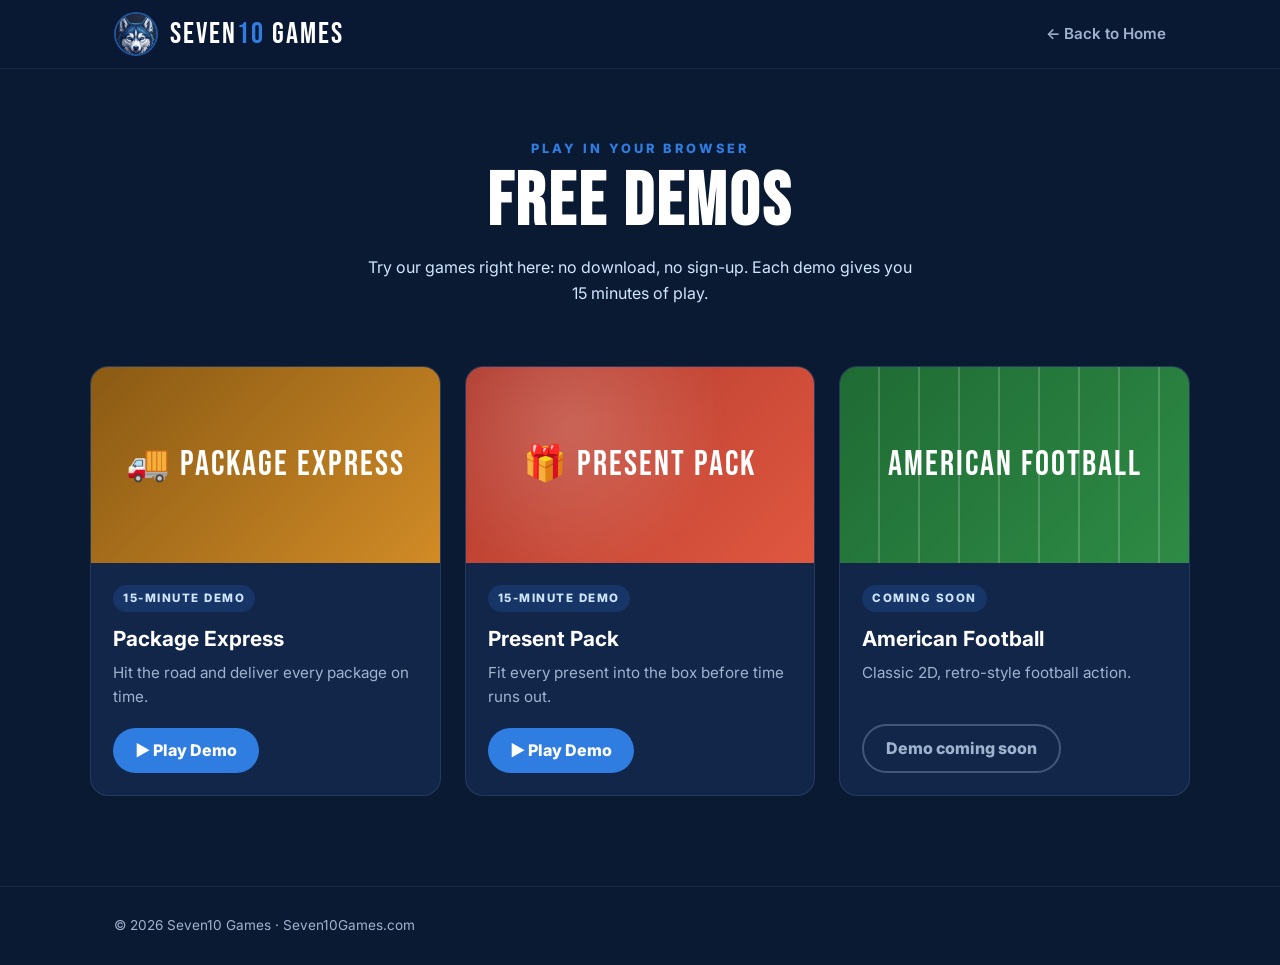
==== play/index.html @ 7b89aa48 "Update index.html" ====
<!DOCTYPE html>
<html lang="en">
<head>
<meta charset="UTF-8">
<meta name="viewport" content="width=device-width, initial-scale=1.0">
<title>Play Free Demos — Seven10 Games</title>
<meta name="description" content="Play free demos of Seven10 Games right in your browser.">
<link rel="icon" href="[data-uri]">
<link rel="preconnect" href="https://fonts.googleapis.com">
<link rel="preconnect" href="https://fonts.gstatic.com" crossorigin>
<link href="https://fonts.googleapis.com/css2?family=Bebas+Neue&family=Inter:wght@400;600;800&display=swap" rel="stylesheet">
<style>
  :root{--navy:#0b1a33;--navy-2:#12264a;--blue:#2f7de1;--ice:#cfe6ff;--white:#fff;--muted:#9fb3cf}
  *{box-sizing:border-box;margin:0;padding:0}
  body{font-family:Inter,system-ui,sans-serif;background:var(--navy);color:var(--white);line-height:1.6}
  a{color:inherit;text-decoration:none}
  .wrap{max-width:1100px;margin:0 auto;padding:0 24px}
  header{position:sticky;top:0;z-index:10;background:rgba(11,26,51,.92);backdrop-filter:blur(8px);border-bottom:1px solid rgba(207,230,255,.08)}
  nav{display:flex;align-items:center;justify-content:space-between;height:68px}
  .brand{display:flex;align-items:center;gap:12px}
  .brand img{height:44px;width:44px;object-fit:cover;border-radius:50%;border:2px solid rgba(47,125,225,.6)}
  .wordmark{font-family:"Bebas Neue",sans-serif;font-size:1.9rem;letter-spacing:2px;line-height:1}
  .wordmark span{color:var(--blue)}
  .links a{color:var(--muted);font-weight:600;font-size:.95rem}
  .links a:hover{color:var(--white)}
  .intro{padding:70px 0 20px;text-align:center}
  .eyebrow{color:var(--blue);font-weight:800;letter-spacing:3px;font-size:.8rem;text-transform:uppercase}
  h1{font-family:"Bebas Neue",sans-serif;font-size:clamp(3rem,7vw,4.6rem);letter-spacing:3px;line-height:1;margin:8px 0 14px}
  .intro p{color:var(--ice);max-width:560px;margin:0 auto}
  .grid{display:grid;grid-template-columns:repeat(auto-fit,minmax(300px,1fr));gap:24px;padding:40px 0 90px}
  .card{background:var(--navy-2);border:1px solid rgba(207,230,255,.1);border-radius:18px;overflow:hidden;display:flex;flex-direction:column;transition:transform .2s,border-color .2s}
  a.card:hover{transform:translateY(-4px);border-color:rgba(47,125,225,.6)}
  .thumb{aspect-ratio:16/9;display:flex;align-items:center;justify-content:center;font-family:"Bebas Neue",sans-serif;font-size:2.2rem;letter-spacing:2px}
  .thumb.presents{background:radial-gradient(circle at 30% 30%,rgba(255,255,255,.18),transparent 55%),linear-gradient(135deg,#b03a2e,#e0573f)}
  .thumb.football{background:repeating-linear-gradient(90deg,transparent 0 38px,rgba(255,255,255,.18) 38px 40px),linear-gradient(135deg,#1f6b34,#2e8b45)}
  .body{padding:22px;display:flex;flex-direction:column;flex:1}
  .tag{align-self:flex-start;font-size:.72rem;font-weight:800;letter-spacing:1.5px;text-transform:uppercase;padding:4px 10px;border-radius:999px;background:rgba(47,125,225,.18);color:var(--ice);margin-bottom:10px}
  .card h3{font-size:1.3rem;margin-bottom:6px}
  .card p{color:var(--muted);font-size:.95rem;flex:1}
  .play{margin-top:18px;align-self:flex-start;padding:10px 22px;border-radius:999px;background:var(--blue);font-weight:800}
  .soon{margin-top:18px;align-self:flex-start;padding:10px 22px;border-radius:999px;border:2px solid rgba(207,230,255,.25);color:var(--muted);font-weight:800}
  footer{border-top:1px solid rgba(207,230,255,.08);padding:28px 0;color:var(--muted);font-size:.85rem}
</style>
</head>
<body>

<header>
  <nav class="wrap">
    <a href="/" class="brand">
      <img src="[data-uri]" alt="Seven10 Games husky logo">
      <div class="wordmark">SEVEN<span>10</span> GAMES</div>
    </a>
    <div class="links"><a href="/">← Back to Home</a></div>
  </nav>
</header>

<div class="intro wrap">
  <div class="eyebrow">Play in your browser</div>
  <h1>Free Demos</h1>
  <p>Try our games right here: no download, no sign-up. Each demo gives you 15 minutes of play.</p>
</div>

<div class="wrap grid">

  <!-- Copy this card for each game you add -->
     <a class="card" href="/play/package-express/">
    <div class="thumb" style="background:linear-gradient(135deg,#8a5a14,#d18b26)">🚚 PACKAGE EXPRESS</div>
    <div class="body">
      <div class="tag">15-Minute Demo</div>
      <h3>Package Express</h3>
      <p>Hit the road and deliver every package on time.</p>
      <span class="play">▶ Play Demo</span>
    </div>
  </a>

  <a class="card" href="/play/present-pack/">
    <div class="thumb presents">🎁 PRESENT PACK</div>
    <div class="body">
      <div class="tag">15-Minute Demo</div>
      <h3>Present Pack</h3>
      <p>Fit every present into the box before time runs out.</p>
      <span class="play">▶ Play Demo</span>
    </div>
  </a>

  <div class="card">
    <div class="thumb football">AMERICAN FOOTBALL</div>
    <div class="body">
      <div class="tag">Coming Soon</div>
      <h3>American Football</h3>
      <p>Classic 2D, retro-style football action.</p>
      <span class="soon">Demo coming soon</span>
    </div>
  </div>

</div>

<footer><div class="wrap">© 2026 Seven10 Games · <a href="/">Seven10Games.com</a></div></footer>
</body>
</html>
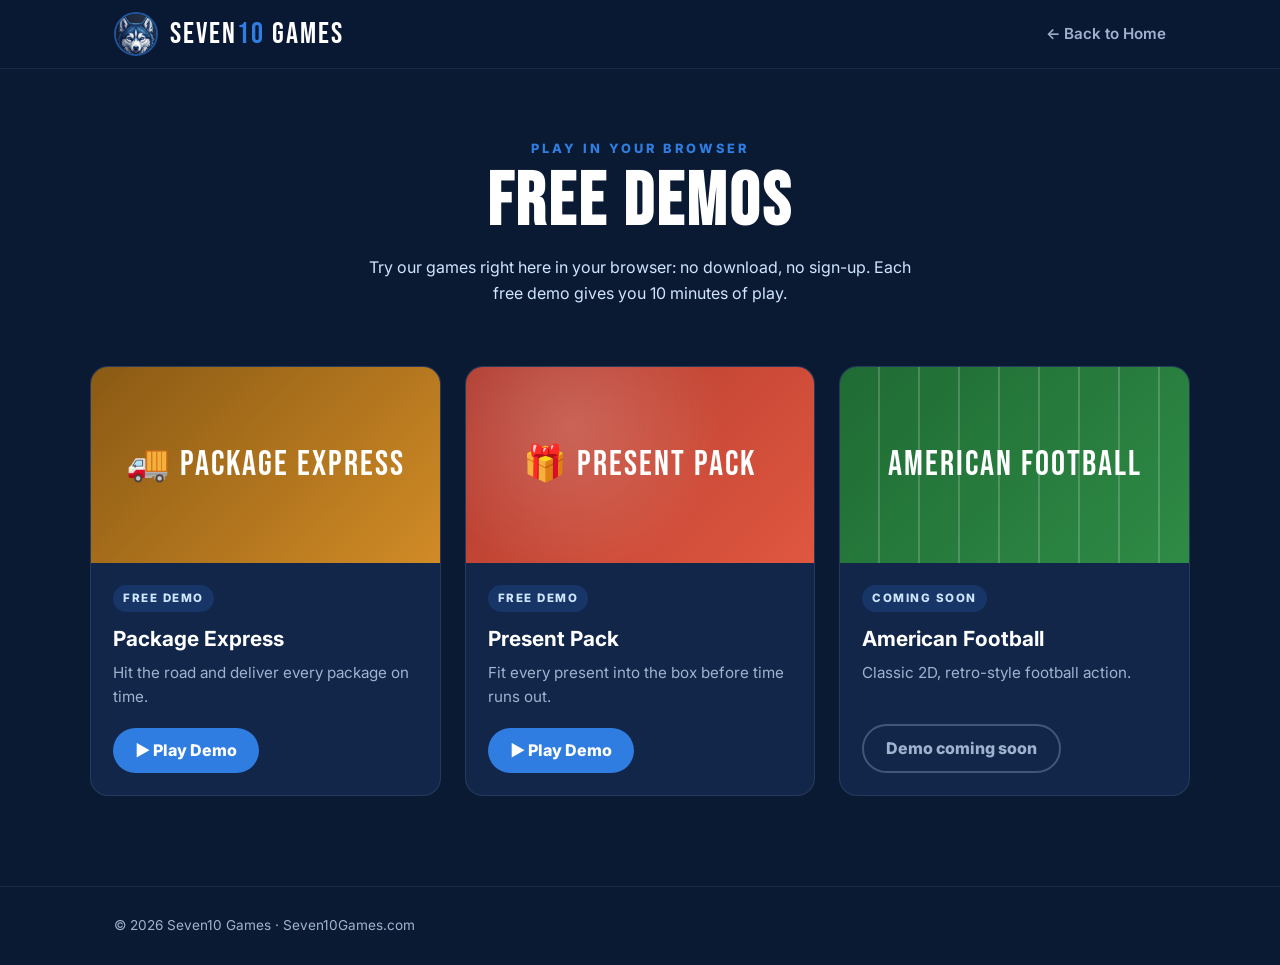
==== commit 78fc27f1: "Add files via upload" ====
--- a/play/index.html
+++ b/play/index.html
@@ -57,16 +57,16 @@
 <div class="intro wrap">
   <div class="eyebrow">Play in your browser</div>
   <h1>Free Demos</h1>
-  <p>Try our games right here: no download, no sign-up. Each demo gives you 15 minutes of play.</p>
+  <p>Try our games right here in your browser: no download, no sign-up. Each free demo gives you 10 minutes of play.</p>
 </div>
 
 <div class="wrap grid">
 
-  <!-- Copy this card for each game you add -->
-     <a class="card" href="/play/package-express/">
+  <!-- Copy a card like this for each game you add -->
+  <a class="card" href="/play/package-express/">
     <div class="thumb" style="background:linear-gradient(135deg,#8a5a14,#d18b26)">🚚 PACKAGE EXPRESS</div>
     <div class="body">
-      <div class="tag">15-Minute Demo</div>
+      <div class="tag">Free Demo</div>
       <h3>Package Express</h3>
       <p>Hit the road and deliver every package on time.</p>
       <span class="play">▶ Play Demo</span>
@@ -76,7 +76,7 @@
   <a class="card" href="/play/present-pack/">
     <div class="thumb presents">🎁 PRESENT PACK</div>
     <div class="body">
-      <div class="tag">15-Minute Demo</div>
+      <div class="tag">Free Demo</div>
       <h3>Present Pack</h3>
       <p>Fit every present into the box before time runs out.</p>
       <span class="play">▶ Play Demo</span>
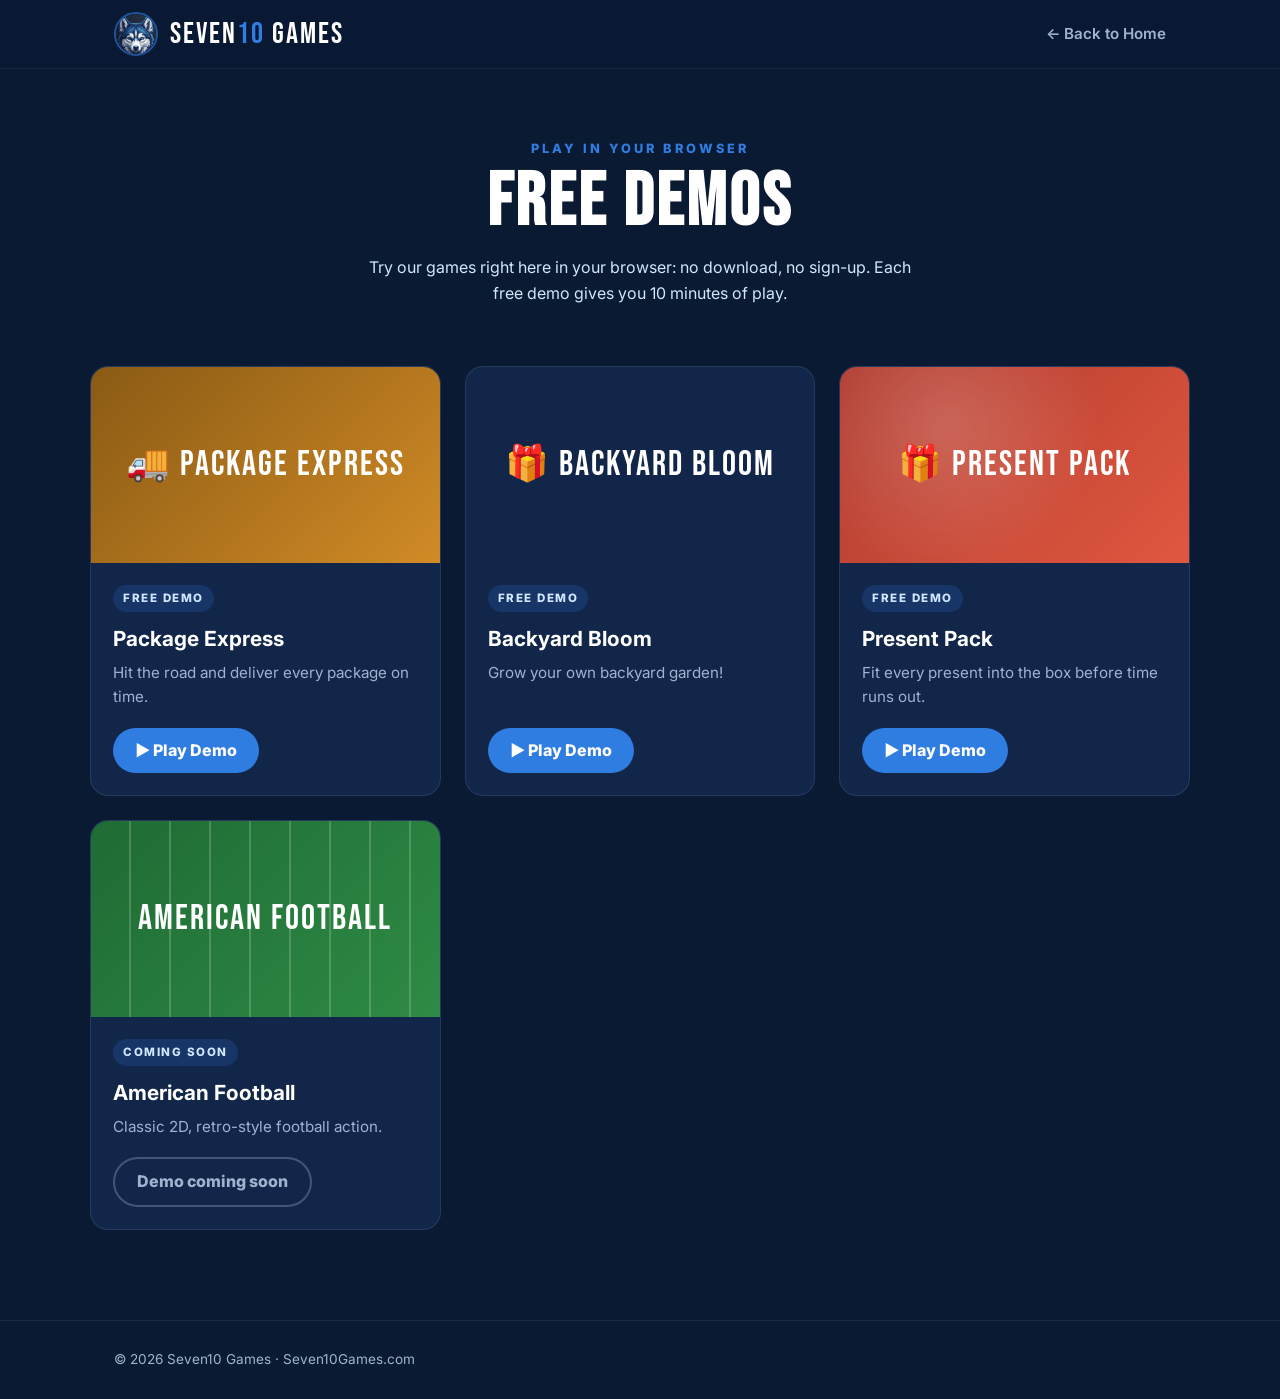
==== commit 427763c7: "Update index.html" ====
--- a/play/index.html
+++ b/play/index.html
@@ -73,6 +73,16 @@
     </div>
   </a>
 
+    <a class="card" href="/play/backyard bloom/">
+    <div class="thumb">🎁 BACKYARD BLOOM</div>
+    <div class="body">
+      <div class="tag">Free Demo</div>
+      <h3>Backyard Bloom</h3>
+      <p>Grow your own backyard garden!</p>
+      <span class="play">▶ Play Demo</span>
+    </div>
+  </a>
+
   <a class="card" href="/play/present-pack/">
     <div class="thumb presents">🎁 PRESENT PACK</div>
     <div class="body">
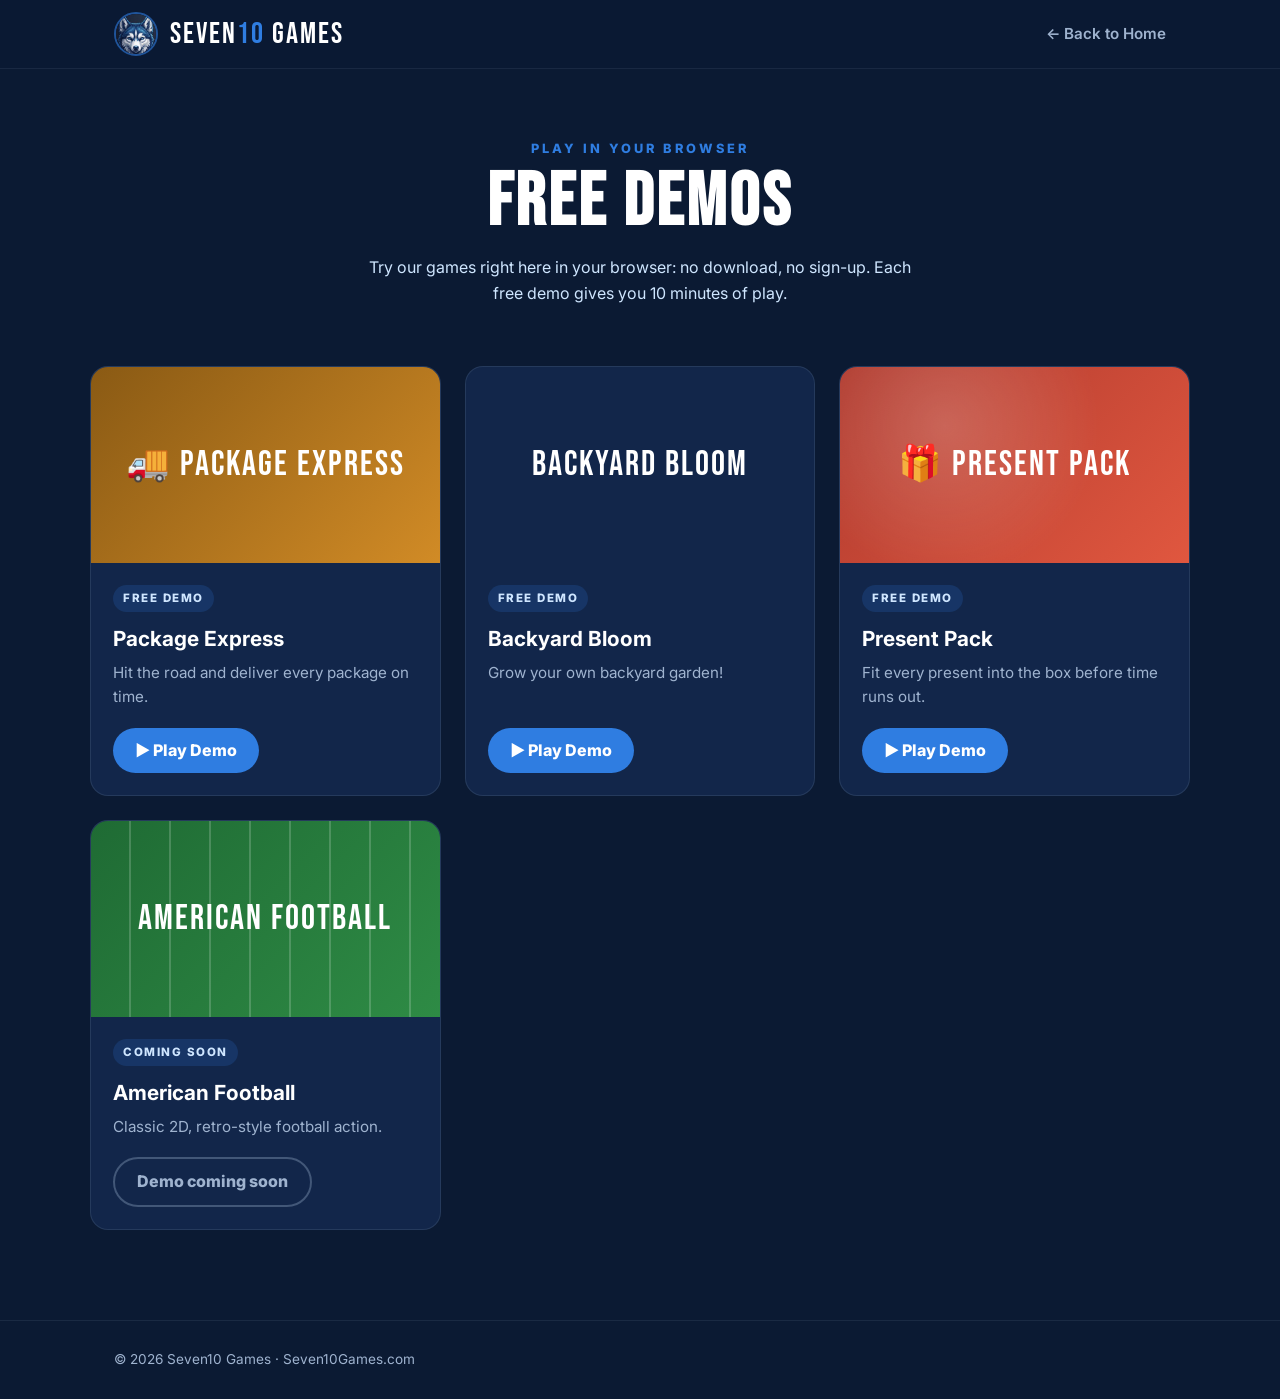
==== commit 978303ce: "Update index.html" ====
--- a/play/index.html
+++ b/play/index.html
@@ -74,7 +74,7 @@
   </a>
 
     <a class="card" href="/play/backyard bloom/">
-    <div class="thumb">🎁 BACKYARD BLOOM</div>
+    <div class="thumb">BACKYARD BLOOM</div>
     <div class="body">
       <div class="tag">Free Demo</div>
       <h3>Backyard Bloom</h3>
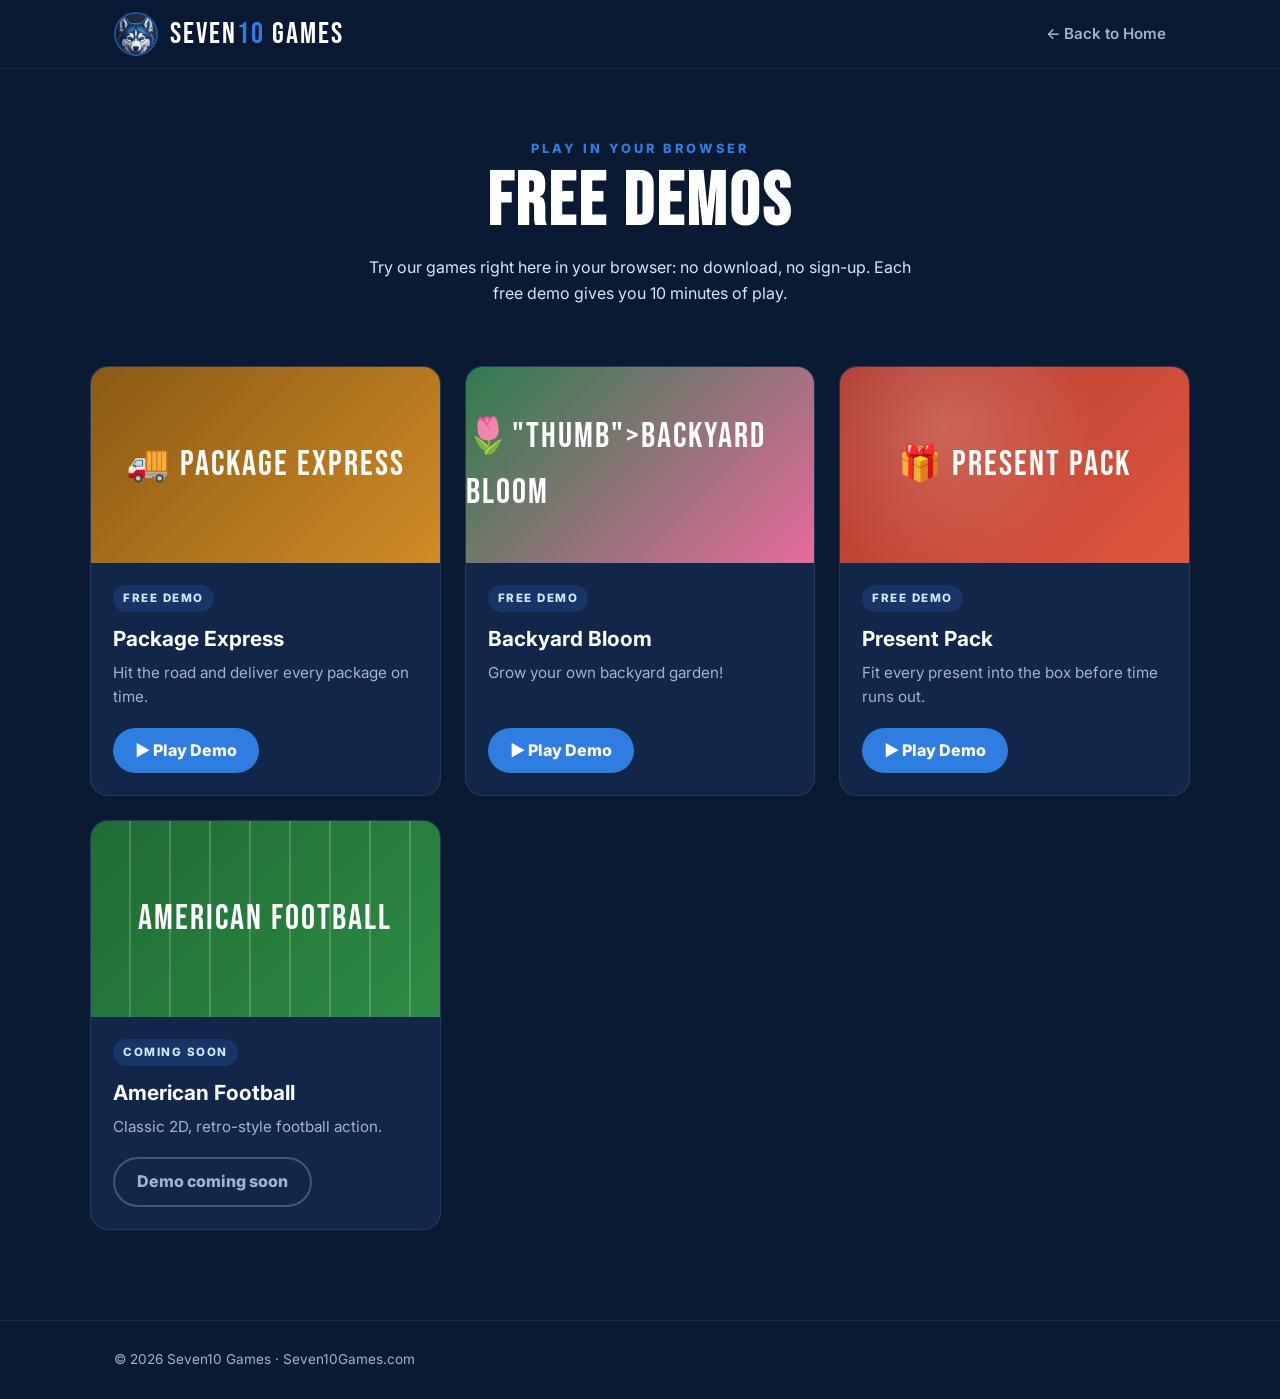
==== commit fdc81ebf: "Update index.html" ====
--- a/play/index.html
+++ b/play/index.html
@@ -73,8 +73,8 @@
     </div>
   </a>
 
-    <a class="card" href="/play/backyard bloom/">
-    <div class="thumb">BACKYARD BLOOM</div>
+    <a class="card" href="/play/Backyard bloom/">
+    <div class="thumb" style="background:linear-gradient(135deg,#2e7d4f,#e86a9c)">🌷"thumb">BACKYARD BLOOM</div>
     <div class="body">
       <div class="tag">Free Demo</div>
       <h3>Backyard Bloom</h3>
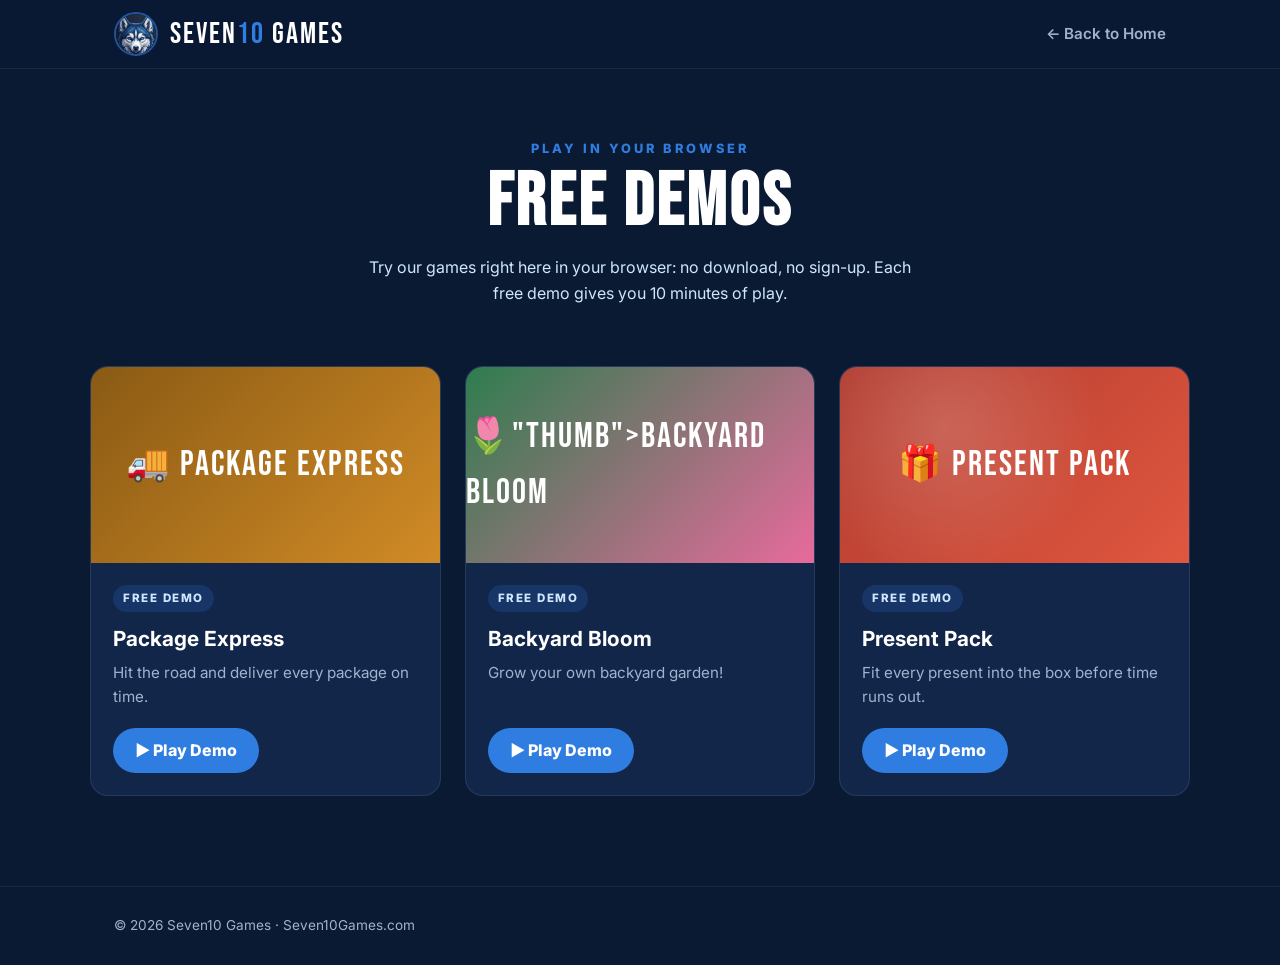
==== commit e07489f2: "Update index.html" ====
--- a/play/index.html
+++ b/play/index.html
@@ -93,16 +93,6 @@
     </div>
   </a>
 
-  <div class="card">
-    <div class="thumb football">AMERICAN FOOTBALL</div>
-    <div class="body">
-      <div class="tag">Coming Soon</div>
-      <h3>American Football</h3>
-      <p>Classic 2D, retro-style football action.</p>
-      <span class="soon">Demo coming soon</span>
-    </div>
-  </div>
-
 </div>
 
 <footer><div class="wrap">© 2026 Seven10 Games · <a href="/">Seven10Games.com</a></div></footer>
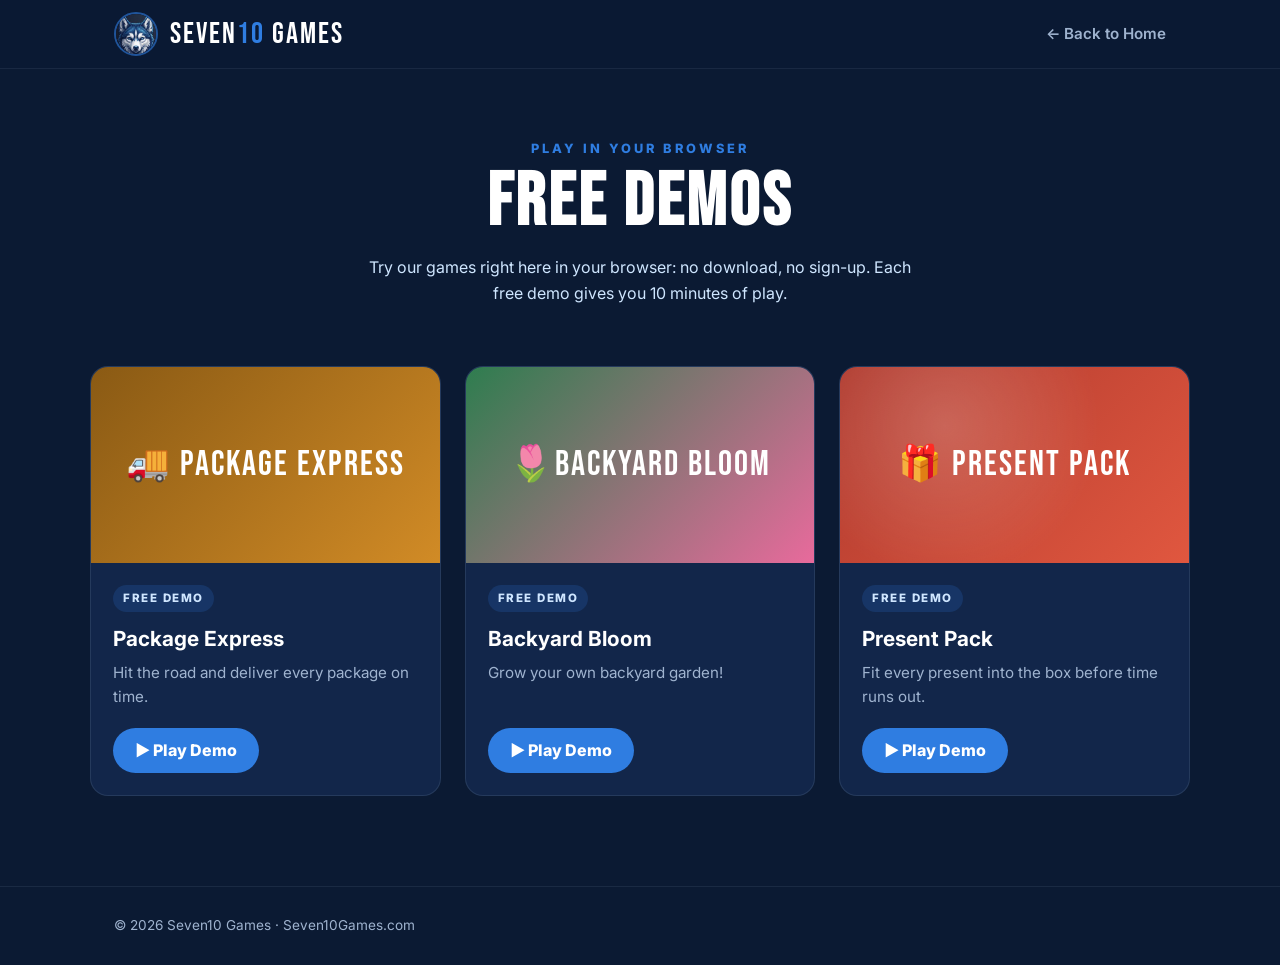
==== commit 47c5aa31: "Update index.html" ====
--- a/play/index.html
+++ b/play/index.html
@@ -74,7 +74,7 @@
   </a>
 
     <a class="card" href="/play/Backyard bloom/">
-    <div class="thumb" style="background:linear-gradient(135deg,#2e7d4f,#e86a9c)">🌷"thumb">BACKYARD BLOOM</div>
+    <div class="thumb" style="background:linear-gradient(135deg,#2e7d4f,#e86a9c)">🌷BACKYARD BLOOM</div>
     <div class="body">
       <div class="tag">Free Demo</div>
       <h3>Backyard Bloom</h3>
